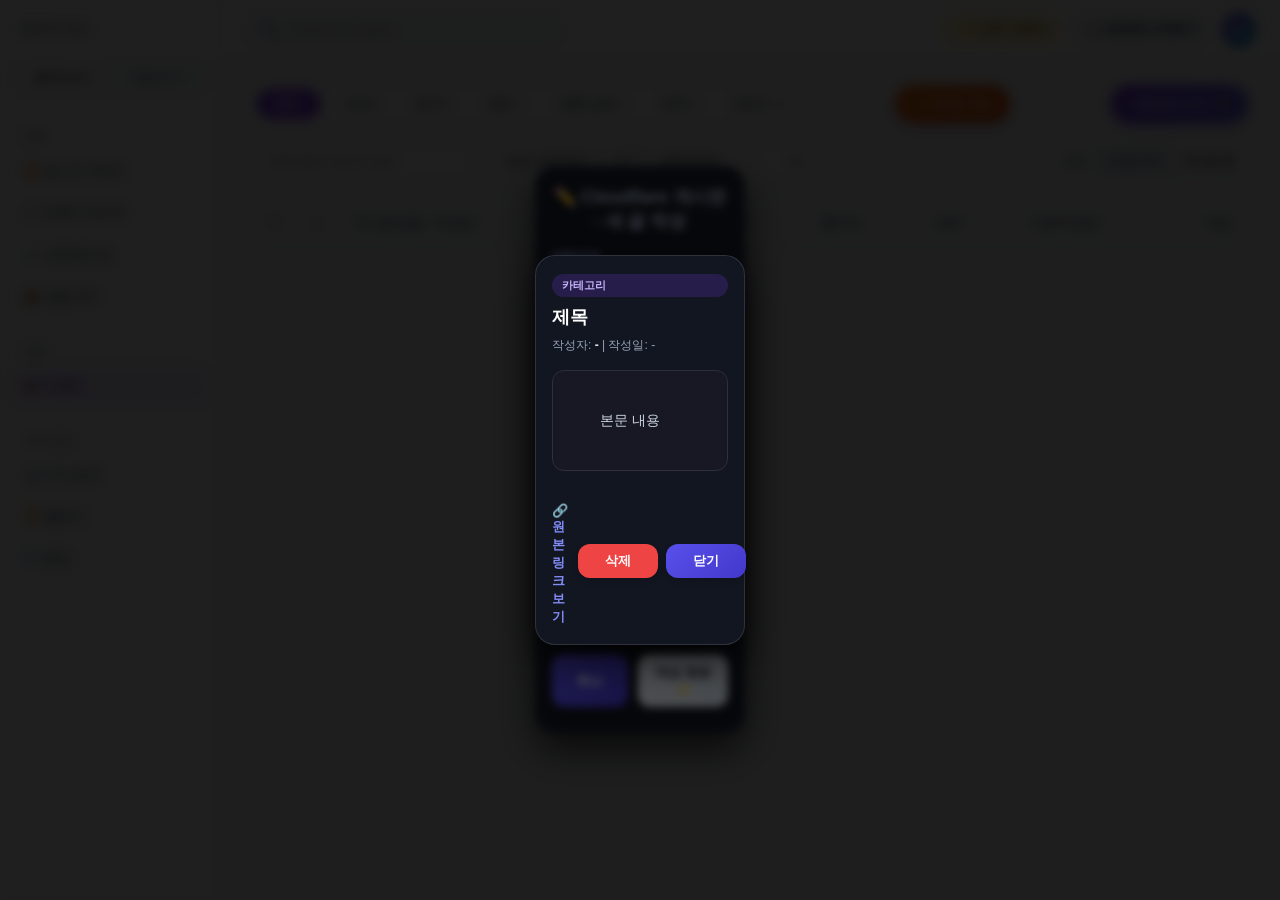
==== index.html @ e513f05e "feat: Add Cloudflare Pages dashboard and index redirect" ====
<!DOCTYPE html>
<html lang="ko">
<head>
  <meta charset="UTF-8">
  <meta http-equiv="refresh" content="0; url=collected.html" />
  <title>스레드 데이터 보드 - 이동 중</title>
  <style>
    body {
      font-family: -apple-system, BlinkMacSystemFont, "Segoe UI", Roboto, Helvetica, Arial, sans-serif;
      background-color: #0f172a;
      color: #f8fafc;
      display: flex;
      justify-content: center;
      align-items: center;
      height: 100vh;
      margin: 0;
    }
    .redirect-box {
      text-align: center;
      padding: 2rem;
      border-radius: 12px;
      background: rgba(30, 41, 59, 0.7);
      backdrop-filter: blur(10px);
      border: 1px solid rgba(255, 255, 255, 0.1);
      box-shadow: 0 10px 25px -5px rgba(0, 0, 0, 0.3);
    }
    h1 {
      font-size: 1.5rem;
      margin-bottom: 1rem;
    }
    p {
      color: #94a3b8;
    }
    a {
      color: #38bdf8;
      text-decoration: none;
      font-weight: 600;
    }
    a:hover {
      text-decoration: underline;
    }
  </style>
</head>
<body>
  <div class="redirect-box">
    <h1>대시보드로 이동하고 있습니다...</h1>
    <p>자동으로 이동하지 않으면 <a href="collected.html">여기</a>를 클릭하세요.</p>
  </div>
</body>
</html>
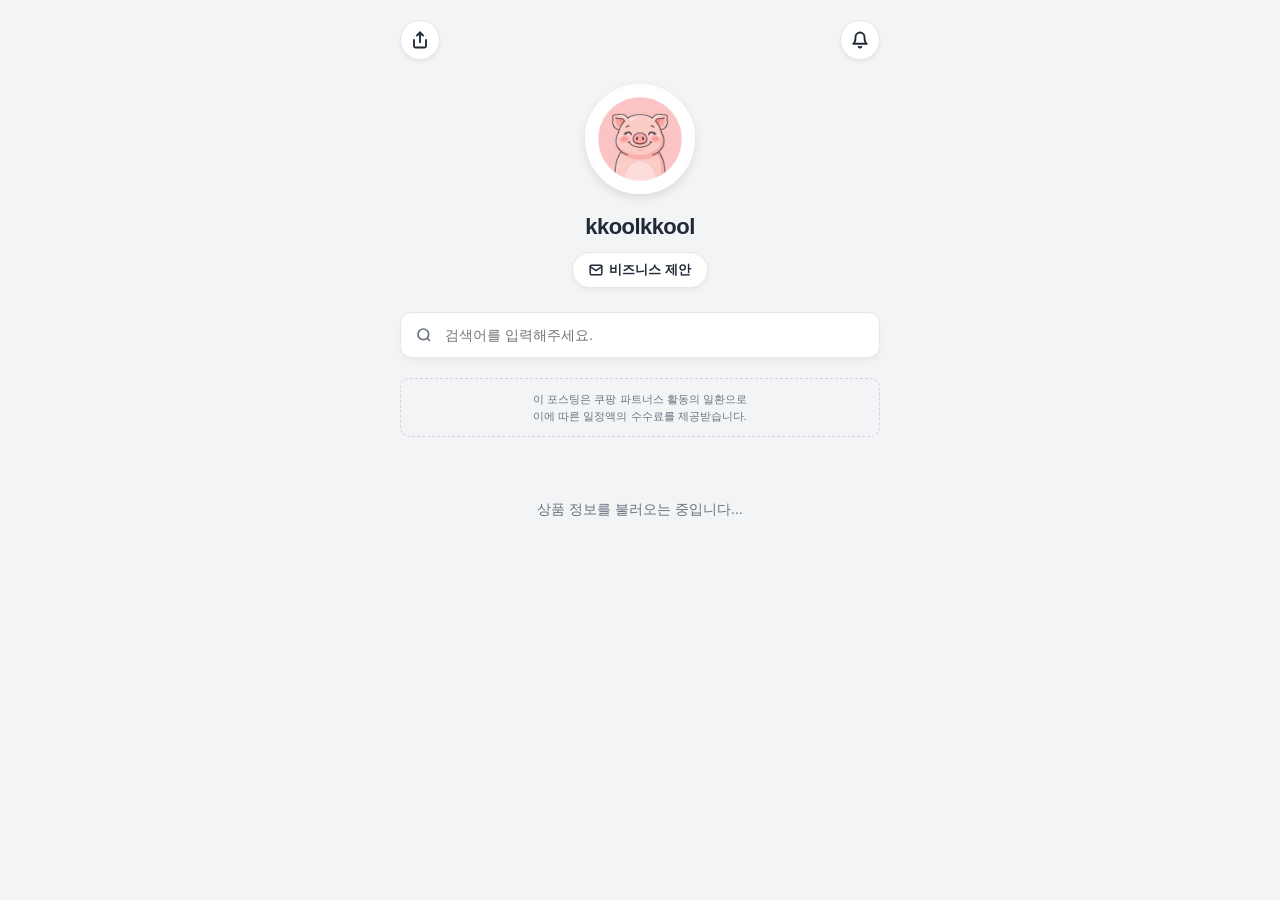
==== commit a6ce9844: "Feat: Add Inpock-style profile landing page and detail modal optimizations" ====
--- a/index.html
+++ b/index.html
@@ -2,49 +2,462 @@
 <html lang="ko">
 <head>
   <meta charset="UTF-8">
-  <meta http-equiv="refresh" content="0; url=collected.html" />
-  <title>스레드 데이터 보드 - 이동 중</title>
+  <meta name="viewport" content="width=device-width, initial-scale=1.0">
+  <title>링크 보관함</title>
+  
+  <!-- CSS Variables & Base Styles -->
   <style>
+    :root {
+      --bg-color: #f3f4f6;
+      --card-bg: #ffffff;
+      --text-main: #1f2937;
+      --text-muted: #6b7280;
+      --primary-color: #4f46e5;
+      --border-color: #e5e7eb;
+    }
+
+    * {
+      box-sizing: border-box;
+      margin: 0;
+      padding: 0;
+    }
+
     body {
-      font-family: -apple-system, BlinkMacSystemFont, "Segoe UI", Roboto, Helvetica, Arial, sans-serif;
-      background-color: #0f172a;
-      color: #f8fafc;
+      font-family: -apple-system, BlinkMacSystemFont, "Segoe UI", Roboto, "Helvetica Neue", Arial, sans-serif;
+      background-color: var(--bg-color);
+      color: var(--text-main);
       display: flex;
       justify-content: center;
+      min-height: 100vh;
+      padding: 20px 16px;
+    }
+
+    /* Page Container restricted to standard Mobile view */
+    .profile-container {
+      width: 100%;
+      max-width: 480px;
+      display: flex;
+      flex-direction: column;
       align-items: center;
-      height: 100vh;
-      margin: 0;
-    }
-    .redirect-box {
+    }
+
+    /* Top Action Icons */
+    .top-actions {
+      width: 100%;
+      display: flex;
+      justify-content: space-between;
+      margin-bottom: 24px;
+    }
+
+    .action-btn {
+      width: 40px;
+      height: 40px;
+      border-radius: 50%;
+      background: var(--card-bg);
+      border: 1px solid var(--border-color);
+      display: flex;
+      align-items: center;
+      justify-content: center;
+      cursor: pointer;
+      box-shadow: 0 2px 4px rgba(0, 0, 0, 0.05);
+      transition: transform 0.2s;
+    }
+
+    .action-btn:hover {
+      transform: scale(1.05);
+    }
+
+    /* Profile Info Section */
+    .profile-header {
+      display: flex;
+      flex-direction: column;
+      align-items: center;
+      margin-bottom: 24px;
       text-align: center;
-      padding: 2rem;
+      width: 100%;
+    }
+
+    .profile-avatar-wrapper {
+      position: relative;
+      margin-bottom: 16px;
+    }
+
+    .profile-avatar {
+      width: 110px;
+      height: 110px;
+      border-radius: 50%;
+      object-fit: cover;
+      border: 3px solid #ffffff;
+      box-shadow: 0 4px 10px rgba(0, 0, 0, 0.1);
+    }
+
+    .profile-name {
+      font-size: 22px;
+      font-weight: 800;
+      color: var(--text-main);
+      margin-bottom: 12px;
+      letter-spacing: -0.025em;
+    }
+
+    .business-btn {
+      display: inline-flex;
+      align-items: center;
+      gap: 6px;
+      background: var(--card-bg);
+      border: 1px solid var(--border-color);
+      padding: 8px 16px;
+      border-radius: 20px;
+      font-size: 13px;
+      font-weight: 700;
+      color: var(--text-main);
+      text-decoration: none;
+      cursor: pointer;
+      box-shadow: 0 2px 5px rgba(0, 0, 0, 0.05);
+      transition: background 0.2s, transform 0.2s;
+    }
+
+    .business-btn:hover {
+      background: #f9fafb;
+      transform: translateY(-1px);
+    }
+
+    /* Live Search Input */
+    .search-wrapper {
+      width: 100%;
+      position: relative;
+      margin-bottom: 20px;
+    }
+
+    .search-input {
+      width: 100%;
+      padding: 14px 16px 14px 44px;
+      background: var(--card-bg);
+      border: 1px solid var(--border-color);
       border-radius: 12px;
-      background: rgba(30, 41, 59, 0.7);
-      backdrop-filter: blur(10px);
-      border: 1px solid rgba(255, 255, 255, 0.1);
-      box-shadow: 0 10px 25px -5px rgba(0, 0, 0, 0.3);
-    }
-    h1 {
-      font-size: 1.5rem;
-      margin-bottom: 1rem;
-    }
-    p {
-      color: #94a3b8;
-    }
-    a {
-      color: #38bdf8;
-      text-decoration: none;
-      font-weight: 600;
-    }
-    a:hover {
-      text-decoration: underline;
+      font-size: 14px;
+      color: var(--text-main);
+      outline: none;
+      box-shadow: 0 4px 6px -1px rgba(0, 0, 0, 0.05);
+      transition: border-color 0.2s;
+    }
+
+    .search-input:focus {
+      border-color: #cbd5e1;
+    }
+
+    .search-icon {
+      position: absolute;
+      left: 16px;
+      top: 50%;
+      transform: translateY(-50%);
+      color: var(--text-muted);
+      font-size: 16px;
+      pointer-events: none;
+    }
+
+    /* FTC Disclosure Notice Box */
+    .disclosure-box {
+      width: 100%;
+      background: rgba(243, 244, 246, 0.5);
+      border: 1px dashed #d1d5db;
+      padding: 12px;
+      border-radius: 10px;
+      font-size: 11px;
+      line-height: 1.5;
+      color: var(--text-muted);
+      text-align: center;
+      margin-bottom: 24px;
+      white-space: pre-line;
+    }
+
+    /* Product Cards List */
+    .product-list {
+      width: 100%;
+      display: flex;
+      flex-direction: column;
+      gap: 12px;
+    }
+
+    .product-card {
+      background: var(--card-bg);
+      border: 1px solid var(--border-color);
+      border-radius: 16px;
+      padding: 12px;
+      display: flex;
+      align-items: center;
+      gap: 16px;
+      cursor: pointer;
+      box-shadow: 0 4px 6px -1px rgba(0, 0, 0, 0.03), 0 2px 4px -1px rgba(0, 0, 0, 0.02);
+      transition: transform 0.2s, box-shadow 0.2s;
+    }
+
+    .product-card:hover {
+      transform: translateY(-2px);
+      box-shadow: 0 10px 15px -3px rgba(0, 0, 0, 0.05), 0 4px 6px -2px rgba(0, 0, 0, 0.02);
+    }
+
+    .product-thumb {
+      width: 70px;
+      height: 70px;
+      border-radius: 12px;
+      object-fit: cover;
+      background: #f3f4f6;
+      flex-shrink: 0;
+    }
+
+    .product-info {
+      flex: 1;
+      display: flex;
+      justify-content: center;
+      padding-right: 12px;
+    }
+
+    .product-title {
+      font-size: 15px;
+      font-weight: 700;
+      color: var(--text-main);
+      text-align: center;
+      line-height: 1.4;
+    }
+
+    /* Loading / Empty States */
+    .status-msg {
+      padding: 40px 0;
+      text-align: center;
+      color: var(--text-muted);
+      font-size: 14px;
+      font-weight: 500;
+    }
+
+    /* Responsive adjustments */
+    @media (max-width: 480px) {
+      body {
+        padding: 12px 8px;
+      }
     }
   </style>
 </head>
 <body>
-  <div class="redirect-box">
-    <h1>대시보드로 이동하고 있습니다...</h1>
-    <p>자동으로 이동하지 않으면 <a href="collected.html">여기</a>를 클릭하세요.</p>
+
+  <div class="profile-container">
+    <!-- Top Action Icons -->
+    <div class="top-actions">
+      <div class="action-btn" onclick="shareProfile()">
+        <svg width="18" height="18" viewBox="0 0 24 24" fill="none" stroke="currentColor" stroke-width="2.5" stroke-linecap="round" stroke-linejoin="round">
+          <path d="M4 12v8a2 2 0 0 0 2 2h12a2 2 0 0 0 2-2v-8"></path>
+          <polyline points="16 6 12 2 8 6"></polyline>
+          <line x1="12" y1="2" x2="12" y2="15"></line>
+        </svg>
+      </div>
+      <div class="action-btn" onclick="alert('알림 설정이 활성화되었습니다.')">
+        <svg width="18" height="18" viewBox="0 0 24 24" fill="none" stroke="currentColor" stroke-width="2.5" stroke-linecap="round" stroke-linejoin="round">
+          <path d="M18 8A6 6 0 0 0 6 8c0 7-3 9-3 9h18s-3-2-3-9"></path>
+          <path d="M13.73 21a2 2 0 0 1-3.46 0"></path>
+        </svg>
+      </div>
+    </div>
+
+    <!-- Profile Header Info -->
+    <div class="profile-header">
+      <div class="profile-avatar-wrapper">
+        <img id="profile-img" class="profile-avatar" src="kkoolkkool_avatar.jpg" alt="Profile Avatar">
+      </div>
+      <div id="profile-name" class="profile-name">kkoolkkool</div>
+      <a id="business-link" class="business-btn" href="mailto:koolkool@naver.com">
+        <svg width="14" height="14" viewBox="0 0 24 24" fill="none" stroke="currentColor" stroke-width="2.5" stroke-linecap="round" stroke-linejoin="round">
+          <path d="M4 4h16c1.1 0 2 .9 2 2v12c0 1.1-.9 2-2 2H4c-1.1 0-2-.9-2-2V6c0-1.1.9-2 2-2z"></path>
+          <polyline points="22,6 12,13 2,6"></polyline>
+        </svg>
+        <span>비즈니스 제안</span>
+      </a>
+    </div>
+
+    <!-- Live Search Input -->
+    <div class="search-wrapper">
+      <svg class="search-icon" width="16" height="16" viewBox="0 0 24 24" fill="none" stroke="currentColor" stroke-width="2.5">
+        <circle cx="11" cy="11" r="8"></circle>
+        <line x1="21" y1="21" x2="16.65" y2="16.65"></line>
+      </svg>
+      <input type="text" id="search-input" class="search-input" placeholder="검색어를 입력해주세요.">
+    </div>
+
+    <!-- FTC Disclosure Notice -->
+    <div id="disclosure-text" class="disclosure-box">
+      이 포스팅은 쿠팡 파트너스 활동의 일환으로
+      이에 따른 일정액의 수수료를 제공받습니다.
+    </div>
+
+    <!-- Product List -->
+    <div id="product-list" class="product-list">
+      <div class="status-msg">상품 정보를 불러오는 중입니다...</div>
+    </div>
   </div>
+
+  <!-- Load Supabase Dependencies -->
+  <script src="src/lib/supabase.min.js"></script>
+  <script src="src/utils/supabaseClient.js"></script>
+
+  <!-- Client-side Logic -->
+  <script>
+    let allProducts = [];
+    let activeProfile = {};
+
+    // 1. Detect profile configurations dynamically
+    function configureProfile() {
+      const url = window.location.href.toLowerCase();
+      
+      // Determine if current profile matches salim_nam or default kkoolkkool
+      if (url.includes('salim') || url.includes('salim_nam')) {
+        activeProfile = {
+          key: 'salim_nam',
+          name: 'salim_nam',
+          avatar: 'salim_nam_avatar.jpg',
+          email: 'hkthelife@gmail.com',
+          desc: '찾으시는 제품명 or 제품번호를 검색해보세요!\n짧게 입력해도 모두 뜹니다!\n\n✉️ hkthelife@gmail.com'
+        };
+      } else {
+        activeProfile = {
+          key: 'kkoolkkool',
+          name: 'kkoolkkool',
+          avatar: 'kkoolkkool_avatar.jpg',
+          email: 'koolkool@naver.com',
+          desc: '이 포스팅은 쿠팡 파트너스 활동의 일환으로\n이에 따른 일정액의 수수료를 제공받습니다.'
+        };
+      }
+
+      // Update HTML profile elements
+      document.title = `${activeProfile.name} - 링크 보관함`;
+      document.getElementById('profile-img').src = activeProfile.avatar;
+      document.getElementById('profile-name').textContent = activeProfile.name;
+      document.getElementById('business-link').href = `mailto:${activeProfile.email}`;
+      document.getElementById('disclosure-text').textContent = activeProfile.desc;
+    }
+
+    // 2. Fetch Board posts from Supabase database
+    async function loadSupabaseProducts() {
+      const listContainer = document.getElementById('product-list');
+      
+      if (!window.supabaseClient) {
+        listContainer.innerHTML = '<div class="status-msg">⚠️ 데이터베이스 구성에 실패했습니다.</div>';
+        return;
+      }
+
+      try {
+        const { data, error } = await window.supabaseClient
+          .from('sns_metrics')
+          .select('*')
+          .order('saved_at', { ascending: false });
+
+        if (error) throw error;
+
+        allProducts = [];
+
+        if (data && data.length > 0) {
+          data.forEach(item => {
+            const content = item.text || '';
+            
+            // Check if post text is JSON-serialized product metadata
+            if (content.trim().startsWith('{') && content.trim().endsWith('}')) {
+              try {
+                const parsed = JSON.parse(content);
+                if (parsed.isShopping) {
+                  const title = parsed.title || '상품 정보';
+                  const thumbnail = parsed.images && parsed.images.length > 0 ? parsed.images[0] : '';
+                  const link = parsed.coupangPartnersLink || parsed.link || '#';
+                  
+                  allProducts.push({
+                    id: item.id,
+                    title: title,
+                    thumbnail: thumbnail,
+                    link: link,
+                    savedAt: item.saved_at
+                  });
+                }
+              } catch (err) {
+                console.warn('JSON parse warning:', err);
+              }
+            }
+          });
+        }
+
+        renderProducts(allProducts);
+      } catch (err) {
+        console.error('Fetch error:', err);
+        listContainer.innerHTML = '<div class="status-msg">⚠️ 목록을 불러오는 과정에서 오류가 발생했습니다.</div>';
+      }
+    }
+
+    // 3. Render filtered items to the page list
+    function renderProducts(productsList) {
+      const listContainer = document.getElementById('product-list');
+      listContainer.innerHTML = '';
+
+      if (productsList.length === 0) {
+        listContainer.innerHTML = '<div class="status-msg">등록된 상품 정보가 없습니다.</div>';
+        return;
+      }
+
+      productsList.forEach(prod => {
+        const card = document.createElement('div');
+        card.className = 'product-card';
+        card.addEventListener('click', () => {
+          window.open(prod.link, '_blank');
+        });
+
+        // Set fallback thumbnail image or modern gradient placeholder if none exists
+        const thumbSrc = prod.thumbnail || 'data:image/svg+xml;utf8,<svg xmlns="http://www.w3.org/2000/svg" width="70" height="70" viewBox="0 0 70 70"><rect width="70" height="70" fill="%23e5e7eb"/></svg>';
+
+        card.innerHTML = `
+          <img class="product-thumb" src="${thumbSrc}" alt="Product Thumbnail" onerror="this.src='data:image/svg+xml;utf8,<svg xmlns=%22http://www.w3.org/2000/svg%22 width=%2270%22 height=%2270%22 viewBox=%220 0 70 70%22><rect width=%2270%22 height=%2270%22 fill=%22%23e5e7eb%22/></svg>'">
+          <div class="product-info">
+            <div class="product-title">${escapeHtml(prod.title)}</div>
+          </div>
+        `;
+        listContainer.appendChild(card);
+      });
+    }
+
+    // Utility escape HTML function
+    function escapeHtml(str) {
+      return str
+        .replace(/&/g, "&amp;")
+        .replace(/</g, "&lt;")
+        .replace(/>/g, "&gt;")
+        .replace(/"/g, "&quot;")
+        .replace(/'/g, "&#039;");
+    }
+
+    // 4. Live Search Filter handler
+    document.getElementById('search-input').addEventListener('input', (e) => {
+      const query = e.target.value.toLowerCase().trim();
+      if (!query) {
+        renderProducts(allProducts);
+        return;
+      }
+
+      const filtered = allProducts.filter(p => 
+        p.title.toLowerCase().includes(query)
+      );
+      renderProducts(filtered);
+    });
+
+    // Share Profile navigator API or fallback clipboard write
+    function shareProfile() {
+      if (navigator.share) {
+        navigator.share({
+          title: `${activeProfile.name} - 링크 보관함`,
+          url: window.location.href
+        }).catch(err => console.log('Share canceled'));
+      } else {
+        navigator.clipboard.writeText(window.location.href).then(() => {
+          alert('📋 프로필 링크 주소가 클립보드에 복사되었습니다!');
+        });
+      }
+    }
+
+    // Initialization
+    configureProfile();
+    loadSupabaseProducts();
+  </script>
 </body>
 </html>
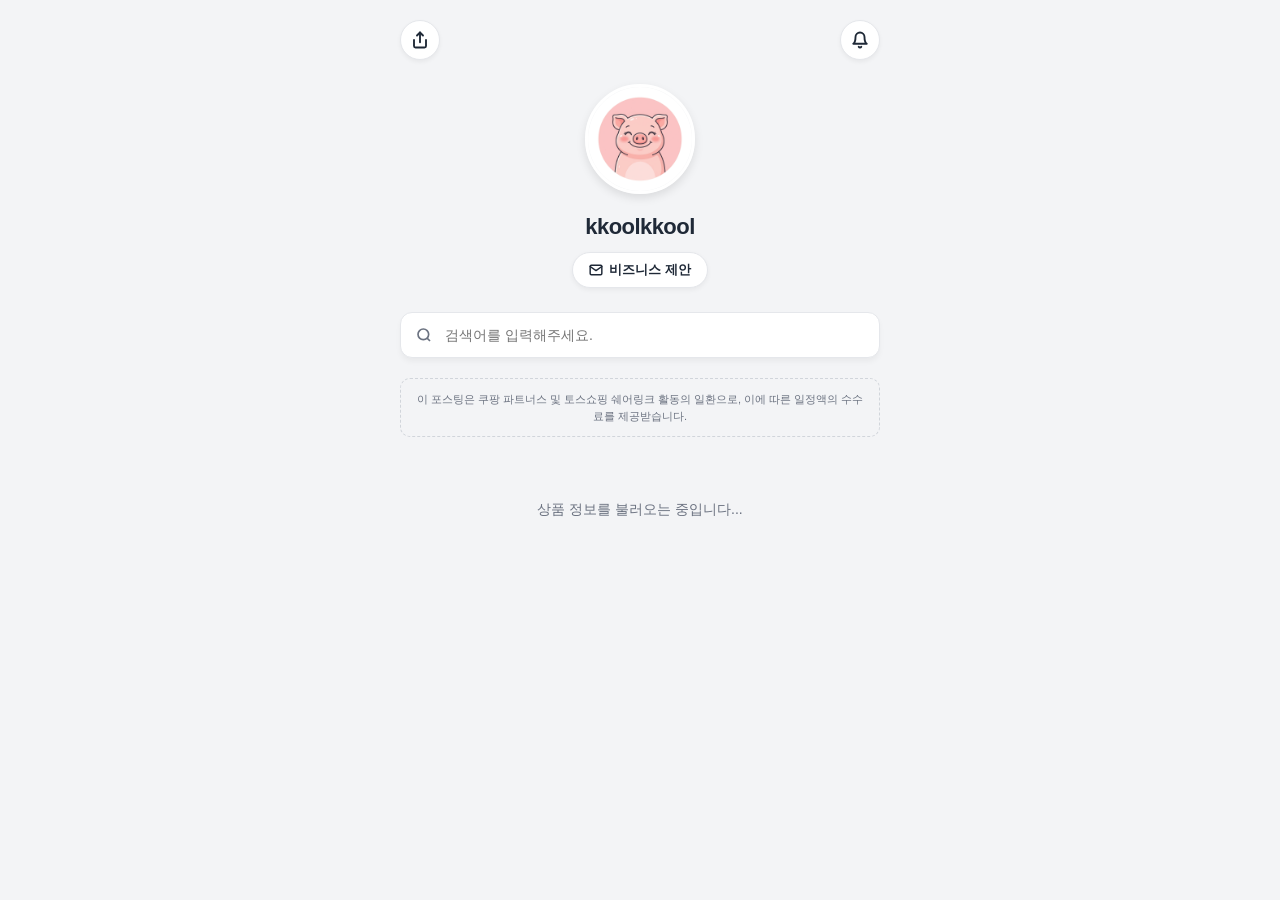
==== commit f784e55d: "Fix: Resolve card parsing layout break, update joint disclosures, and support remote partners link i" ====
--- a/index.html
+++ b/index.html
@@ -313,7 +313,7 @@
           name: 'salim_nam',
           avatar: 'salim_nam_avatar.jpg',
           email: 'hkthelife@gmail.com',
-          desc: '찾으시는 제품명 or 제품번호를 검색해보세요!\n짧게 입력해도 모두 뜹니다!\n\n✉️ hkthelife@gmail.com'
+          desc: '이 포스팅은 쿠팡 파트너스 및 토스쇼핑 쉐어링크 활동의 일환으로, 이에 따른 일정액의 수수료를 제공받습니다.\n\n찾으시는 제품명 or 제품번호를 검색해보세요!\n짧게 입력해도 모두 뜹니다!\n\n✉️ hkthelife@gmail.com'
         };
       } else {
         activeProfile = {
@@ -321,7 +321,7 @@
           name: 'kkoolkkool',
           avatar: 'kkoolkkool_avatar.jpg',
           email: 'koolkool@naver.com',
-          desc: '이 포스팅은 쿠팡 파트너스 활동의 일환으로\n이에 따른 일정액의 수수료를 제공받습니다.'
+          desc: '이 포스팅은 쿠팡 파트너스 및 토스쇼핑 쉐어링크 활동의 일환으로, 이에 따른 일정액의 수수료를 제공받습니다.'
         };
       }
 
@@ -405,10 +405,10 @@
         });
 
         // Set fallback thumbnail image or modern gradient placeholder if none exists
-        const thumbSrc = prod.thumbnail || 'data:image/svg+xml;utf8,<svg xmlns="http://www.w3.org/2000/svg" width="70" height="70" viewBox="0 0 70 70"><rect width="70" height="70" fill="%23e5e7eb"/></svg>';
+        const thumbSrc = prod.thumbnail || 'data:image/svg+xml;utf8,%3Csvg%20xmlns%3D%22http%3A%2F%2Fwww.w3.org%2F2000%2Fsvg%22%20width%3D%2270%22%20height%3D%2270%22%20viewBox%3D%220%200%2070%2070%22%3E%3Crect%20width%3D%2270%22%20height%3D%2270%22%20fill%3D%22%23e5e7eb%22%2F%3E%3C%2Fsvg%3E';
 
         card.innerHTML = `
-          <img class="product-thumb" src="${thumbSrc}" alt="Product Thumbnail" onerror="this.src='data:image/svg+xml;utf8,<svg xmlns=%22http://www.w3.org/2000/svg%22 width=%2270%22 height=%2270%22 viewBox=%220 0 70 70%22><rect width=%2270%22 height=%2270%22 fill=%22%23e5e7eb%22/></svg>'">
+          <img class="product-thumb" src="${thumbSrc}" alt="Product Thumbnail" onerror="this.onerror=null; this.src='data:image/svg+xml;utf8,%3Csvg%20xmlns%3D%22http%3A%2F%2Fwww.w3.org%2F2000%2Fsvg%22%20width%3D%2270%22%20height%3D%2270%22%20viewBox%3D%220%200%2070%2070%22%3E%3Crect%20width%3D%2270%22%20height%3D%2270%22%20fill%3D%22%23e5e7eb%22%2F%3E%3C%2Fsvg%3E';">
           <div class="product-info">
             <div class="product-title">${escapeHtml(prod.title)}</div>
           </div>
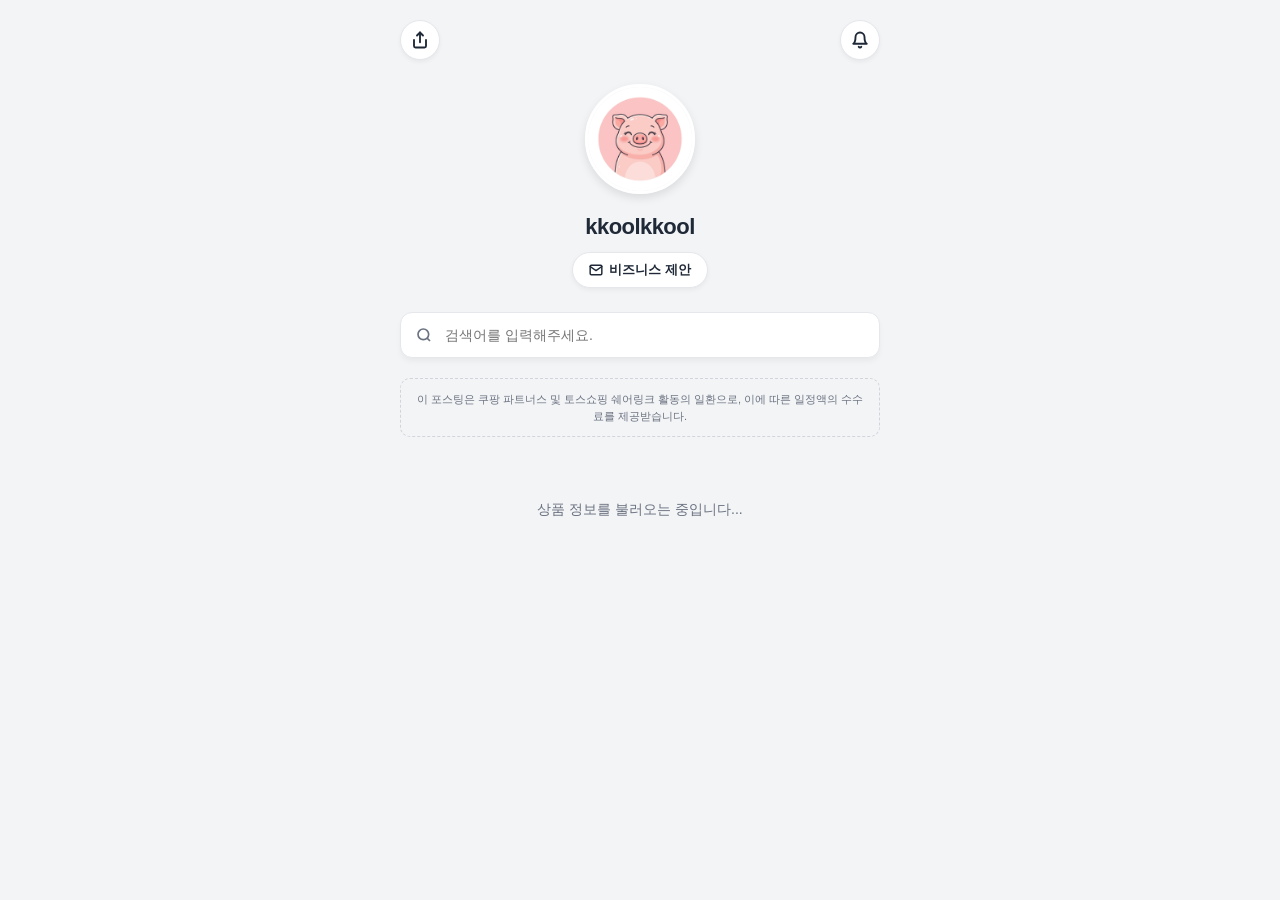
==== commit c6265558: "Fix: Fallback to item.link from database row for older shopping records without serialized links" ====
--- a/index.html
+++ b/index.html
@@ -363,7 +363,7 @@
                 if (parsed.isShopping) {
                   const title = parsed.title || '상품 정보';
                   const thumbnail = parsed.images && parsed.images.length > 0 ? parsed.images[0] : '';
-                  const link = parsed.coupangPartnersLink || parsed.link || '#';
+                  const link = parsed.coupangPartnersLink || parsed.link || item.link || '#';
                   
                   allProducts.push({
                     id: item.id,
@@ -398,11 +398,11 @@
       }
 
       productsList.forEach(prod => {
-        const card = document.createElement('div');
+        const card = document.createElement('a');
         card.className = 'product-card';
-        card.addEventListener('click', () => {
-          window.open(prod.link, '_blank');
-        });
+        card.href = prod.link;
+        card.target = '_blank';
+        card.style.textDecoration = 'none'; // Prevents default underline style
 
         // Set fallback thumbnail image or modern gradient placeholder if none exists
         const thumbSrc = prod.thumbnail || 'data:image/svg+xml;utf8,%3Csvg%20xmlns%3D%22http%3A%2F%2Fwww.w3.org%2F2000%2Fsvg%22%20width%3D%2270%22%20height%3D%2270%22%20viewBox%3D%220%200%2070%2070%22%3E%3Crect%20width%3D%2270%22%20height%3D%2270%22%20fill%3D%22%23e5e7eb%22%2F%3E%3C%2Fsvg%3E';
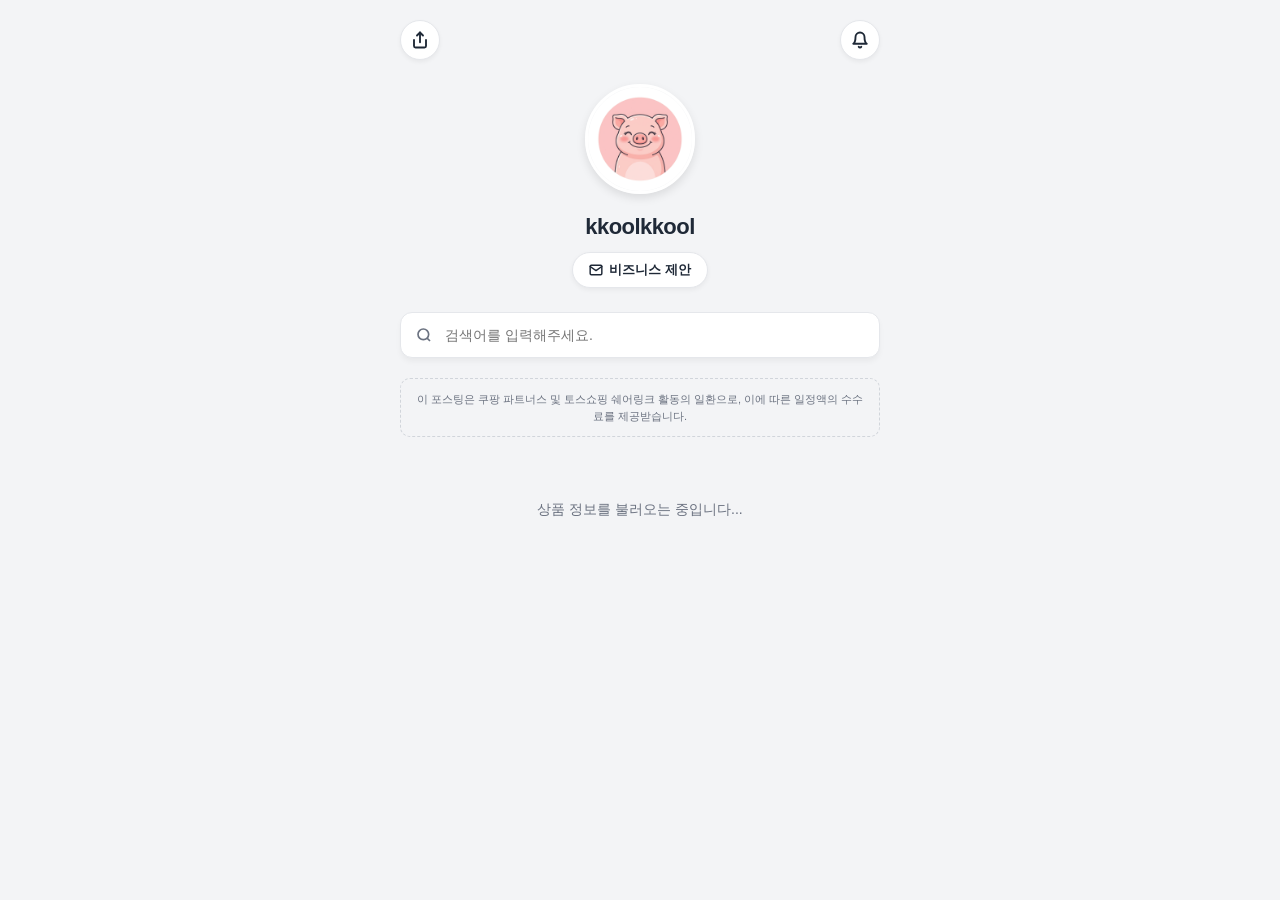
==== commit c077cde0: "Feat: Restructure sidebar menus to separate Coupang, Threads, and Publish Storage, and filter index " ====
--- a/index.html
+++ b/index.html
@@ -360,7 +360,10 @@
             if (content.trim().startsWith('{') && content.trim().endsWith('}')) {
               try {
                 const parsed = JSON.parse(content);
-                if (parsed.isShopping) {
+                if (parsed.isShopping && parsed.platform === 'shopping_remote') {
+                  const showOnLanding = parsed.showOnLanding !== false;
+                  if (!showOnLanding) return; // Skip if user disabled landing page visibility
+
                   const title = parsed.title || '상품 정보';
                   const thumbnail = parsed.images && parsed.images.length > 0 ? parsed.images[0] : '';
                   const link = parsed.coupangPartnersLink || parsed.link || item.link || '#';
